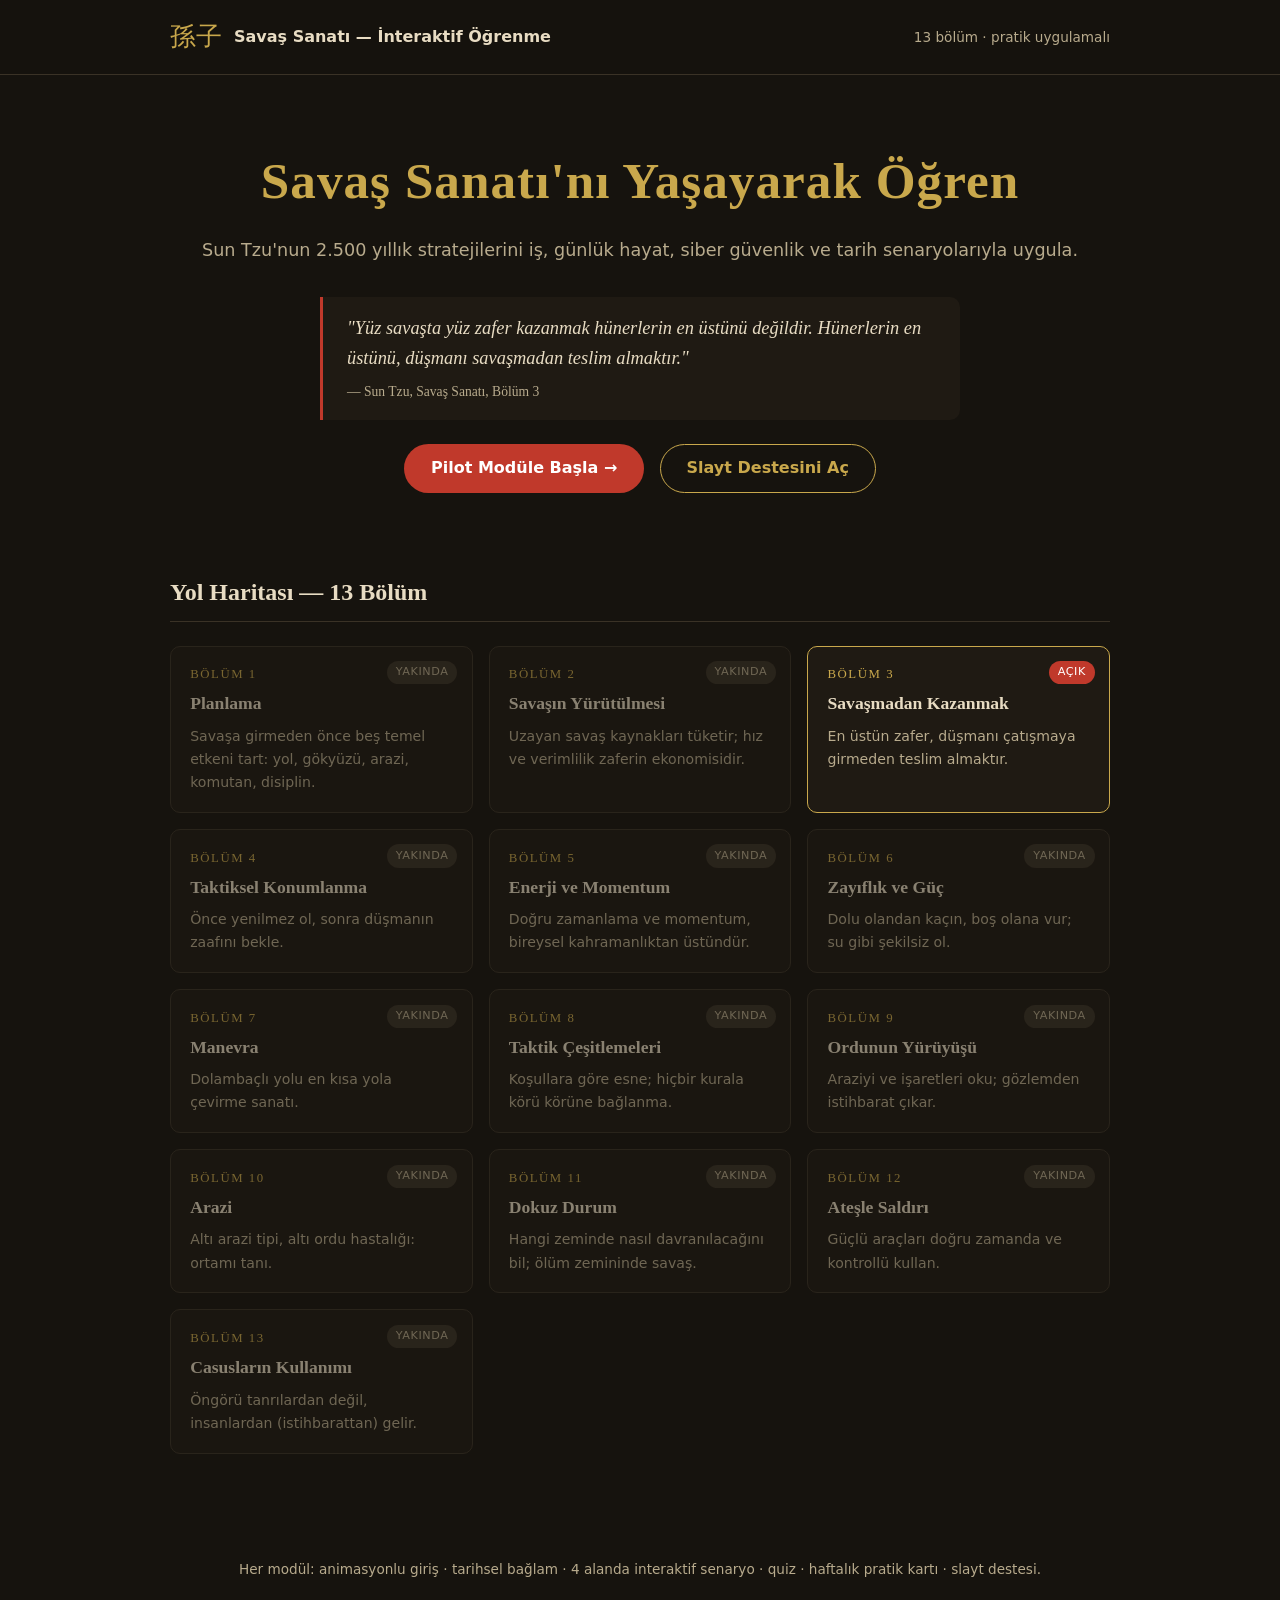
==== index.html @ e1866d69 "Pilot modül: Savaşmadan Kazanmak — interaktif öğrenme platformu Sun Tzu'nun Savaş Sanatı tekniklerin" ====
<!DOCTYPE html>
<html lang="tr">
<head>
  <meta charset="UTF-8" />
  <meta name="viewport" content="width=device-width, initial-scale=1.0" />
  <title>Sun Tzu — Savaş Sanatı | İnteraktif Öğrenme Platformu</title>
  <meta name="description" content="Sun Tzu'nun Savaş Sanatı tekniklerini iş, kişisel gelişim, siber güvenlik ve tarihsel senaryolarla pratik olarak öğren." />
  <link rel="stylesheet" href="assets/css/style.css" />
</head>
<body>
  <header class="site-header">
    <div class="wrap">
      <span class="ideogram">孫子</span>
      <a href="index.html">Savaş Sanatı — İnteraktif Öğrenme</a>
      <span class="sub">13 bölüm · pratik uygulamalı</span>
    </div>
  </header>

  <section class="hero">
    <div class="wrap">
      <h1>Savaş Sanatı'nı Yaşayarak Öğren</h1>
      <p class="tagline">Sun Tzu'nun 2.500 yıllık stratejilerini iş, günlük hayat, siber güvenlik ve tarih senaryolarıyla uygula.</p>
      <blockquote>
        "Yüz savaşta yüz zafer kazanmak hünerlerin en üstünü değildir.
        Hünerlerin en üstünü, düşmanı savaşmadan teslim almaktır."
        <footer>— Sun Tzu, Savaş Sanatı, Bölüm 3</footer>
      </blockquote>
      <div class="cta-row" style="justify-content:center">
        <a class="btn primary" href="modul/03-savasmadan-kazanmak/index.html">Pilot Modüle Başla →</a>
        <a class="btn ghost" href="modul/03-savasmadan-kazanmak/slides.html">Slayt Destesini Aç</a>
      </div>
    </div>
  </section>

  <section class="roadmap">
    <div class="wrap">
      <h2>Yol Haritası — 13 Bölüm</h2>
      <div class="module-grid" id="moduleGrid"></div>
    </div>
  </section>

  <footer class="site-footer">
    <div class="wrap">
      Her modül: animasyonlu giriş · tarihsel bağlam · 4 alanda interaktif senaryo · quiz · haftalık pratik kartı · slayt destesi.
    </div>
  </footer>

  <script>
    const chapters = [
      { n: 1,  title: "Planlama",                desc: "Savaşa girmeden önce beş temel etkeni tart: yol, gökyüzü, arazi, komutan, disiplin." },
      { n: 2,  title: "Savaşın Yürütülmesi",     desc: "Uzayan savaş kaynakları tüketir; hız ve verimlilik zaferin ekonomisidir." },
      { n: 3,  title: "Savaşmadan Kazanmak",     desc: "En üstün zafer, düşmanı çatışmaya girmeden teslim almaktır.", open: true,
        href: "modul/03-savasmadan-kazanmak/index.html" },
      { n: 4,  title: "Taktiksel Konumlanma",    desc: "Önce yenilmez ol, sonra düşmanın zaafını bekle." },
      { n: 5,  title: "Enerji ve Momentum",      desc: "Doğru zamanlama ve momentum, bireysel kahramanlıktan üstündür." },
      { n: 6,  title: "Zayıflık ve Güç",         desc: "Dolu olandan kaçın, boş olana vur; su gibi şekilsiz ol." },
      { n: 7,  title: "Manevra",                 desc: "Dolambaçlı yolu en kısa yola çevirme sanatı." },
      { n: 8,  title: "Taktik Çeşitlemeleri",    desc: "Koşullara göre esne; hiçbir kurala körü körüne bağlanma." },
      { n: 9,  title: "Ordunun Yürüyüşü",        desc: "Araziyi ve işaretleri oku; gözlemden istihbarat çıkar." },
      { n: 10, title: "Arazi",                   desc: "Altı arazi tipi, altı ordu hastalığı: ortamı tanı." },
      { n: 11, title: "Dokuz Durum",             desc: "Hangi zeminde nasıl davranılacağını bil; ölüm zemininde savaş." },
      { n: 12, title: "Ateşle Saldırı",          desc: "Güçlü araçları doğru zamanda ve kontrollü kullan." },
      { n: 13, title: "Casusların Kullanımı",    desc: "Öngörü tanrılardan değil, insanlardan (istihbarattan) gelir." },
    ];

    document.getElementById("moduleGrid").innerHTML = chapters.map(c => c.open
      ? `<div class="module-card active">
           <a href="${c.href}">
             <span class="badge open">AÇIK</span>
             <div class="num">Bölüm ${c.n}</div>
             <h3>${c.title}</h3>
             <p>${c.desc}</p>
           </a>
         </div>`
      : `<div class="module-card locked">
           <span class="badge soon">YAKINDA</span>
           <div class="num">Bölüm ${c.n}</div>
           <h3>${c.title}</h3>
           <p>${c.desc}</p>
         </div>`
    ).join("");
  </script>
</body>
</html>
---- assets/css/style.css ----
/* Sun Tzu — Savaş Sanatı Öğrenme Platformu */

:root {
  --bg: #16130e;
  --bg-soft: #1f1a13;
  --parchment: #e8dcc3;
  --parchment-dim: #b8ab8d;
  --ink: #2a2118;
  --accent: #c0392b;
  --accent-soft: #e74c3c;
  --gold: #c9a84c;
  --line: #3a3226;
  --ok: #5a9e6f;
  --warn: #c98a3d;
  --radius: 10px;
  --font-serif: Georgia, "Times New Roman", serif;
  --font-sans: "Segoe UI", system-ui, -apple-system, sans-serif;
}

* { box-sizing: border-box; margin: 0; padding: 0; }

body {
  background: var(--bg);
  color: var(--parchment);
  font-family: var(--font-sans);
  line-height: 1.65;
  min-height: 100vh;
}

.wrap { max-width: 980px; margin: 0 auto; padding: 0 1.25rem; }

/* ---------- Header ---------- */
.site-header {
  border-bottom: 1px solid var(--line);
  padding: 1rem 0;
  background: rgba(22, 19, 14, 0.92);
  position: sticky;
  top: 0;
  z-index: 10;
  backdrop-filter: blur(6px);
}
.site-header .wrap { display: flex; align-items: center; gap: 0.75rem; }
.site-header .ideogram {
  font-size: 1.6rem;
  color: var(--gold);
  font-family: var(--font-serif);
}
.site-header a { color: var(--parchment); text-decoration: none; font-weight: 600; }
.site-header .sub { color: var(--parchment-dim); font-size: 0.85rem; margin-left: auto; }

/* ---------- Hero ---------- */
.hero { text-align: center; padding: 4rem 1rem 3rem; position: relative; overflow: hidden; }
.hero h1 {
  font-family: var(--font-serif);
  font-size: clamp(2rem, 5vw, 3.2rem);
  color: var(--gold);
  letter-spacing: 0.02em;
}
.hero p.tagline { color: var(--parchment-dim); margin-top: 0.75rem; font-size: 1.1rem; }
.hero blockquote {
  font-family: var(--font-serif);
  font-style: italic;
  font-size: 1.15rem;
  color: var(--parchment);
  max-width: 640px;
  margin: 2rem auto 0;
  padding: 1rem 1.5rem;
  border-left: 3px solid var(--accent);
  background: var(--bg-soft);
  border-radius: 0 var(--radius) var(--radius) 0;
  text-align: left;
}
.hero blockquote footer { font-style: normal; color: var(--parchment-dim); font-size: 0.85rem; margin-top: 0.5rem; }

/* ---------- Module roadmap ---------- */
.roadmap { padding: 2rem 0 4rem; }
.roadmap h2 {
  font-family: var(--font-serif);
  color: var(--parchment);
  margin-bottom: 1.5rem;
  font-size: 1.5rem;
  border-bottom: 1px solid var(--line);
  padding-bottom: 0.5rem;
}
.module-grid {
  display: grid;
  grid-template-columns: repeat(auto-fill, minmax(280px, 1fr));
  gap: 1rem;
}
.module-card {
  background: var(--bg-soft);
  border: 1px solid var(--line);
  border-radius: var(--radius);
  padding: 1.1rem 1.2rem;
  position: relative;
  transition: transform 0.15s ease, border-color 0.15s ease;
}
.module-card .num {
  font-family: var(--font-serif);
  color: var(--gold);
  font-size: 0.8rem;
  letter-spacing: 0.12em;
  text-transform: uppercase;
}
.module-card h3 { font-family: var(--font-serif); font-size: 1.1rem; margin: 0.25rem 0 0.4rem; }
.module-card p { color: var(--parchment-dim); font-size: 0.88rem; }
.module-card.active { border-color: var(--gold); }
.module-card.active:hover { transform: translateY(-3px); }
.module-card.active a { color: inherit; text-decoration: none; display: block; }
.module-card.locked { opacity: 0.55; }
.badge {
  position: absolute;
  top: 0.9rem;
  right: 0.9rem;
  font-size: 0.7rem;
  padding: 0.15rem 0.55rem;
  border-radius: 999px;
  letter-spacing: 0.05em;
}
.badge.open { background: var(--accent); color: #fff; }
.badge.soon { background: var(--line); color: var(--parchment-dim); }

/* ---------- Module page ---------- */
.module-hero {
  position: relative;
  padding: 4.5rem 1rem 3.5rem;
  text-align: center;
  overflow: hidden;
  border-bottom: 1px solid var(--line);
}
.module-hero .chapter-label {
  color: var(--accent-soft);
  letter-spacing: 0.25em;
  text-transform: uppercase;
  font-size: 0.8rem;
}
.module-hero h1 {
  font-family: var(--font-serif);
  font-size: clamp(1.8rem, 4.5vw, 2.8rem);
  color: var(--gold);
  margin-top: 0.5rem;
}
.hero-quote {
  font-family: var(--font-serif);
  font-style: italic;
  font-size: clamp(1.05rem, 2.5vw, 1.35rem);
  max-width: 660px;
  margin: 2rem auto 0;
  min-height: 4.5em;
}
.hero-quote .word { opacity: 0; display: inline-block; animation: wordIn 0.6s ease forwards; }
@keyframes wordIn { from { opacity: 0; transform: translateY(0.5em); } to { opacity: 1; transform: none; } }
.hero-quote-author { color: var(--parchment-dim); font-size: 0.9rem; margin-top: 0.75rem; opacity: 0; animation: wordIn 0.8s ease 3.2s forwards; }

/* animated strategy-map background */
.hero-map { position: absolute; inset: 0; opacity: 0.16; pointer-events: none; }
.hero-map .march { stroke-dasharray: 6 8; animation: march 30s linear infinite; }
@keyframes march { to { stroke-dashoffset: -700; } }
.hero-map .pulse { animation: pulse 3.5s ease-in-out infinite; transform-origin: center; }
@keyframes pulse { 0%, 100% { opacity: 0.5; } 50% { opacity: 1; } }

section.lesson { padding: 2.75rem 0; border-bottom: 1px solid var(--line); }
section.lesson h2 {
  font-family: var(--font-serif);
  color: var(--gold);
  font-size: 1.45rem;
  margin-bottom: 1rem;
}
section.lesson h2 .sec-num { color: var(--accent-soft); margin-right: 0.5rem; }
section.lesson p { margin-bottom: 1rem; color: var(--parchment); }
section.lesson p.dim { color: var(--parchment-dim); }
.original-text {
  font-family: var(--font-serif);
  font-style: italic;
  background: var(--bg-soft);
  border-left: 3px solid var(--gold);
  padding: 1rem 1.25rem;
  border-radius: 0 var(--radius) var(--radius) 0;
  margin: 1.25rem 0;
}

.diagram-box { margin: 1.5rem auto; text-align: center; }
.diagram-box svg { max-width: 100%; height: auto; }
.diagram-caption { color: var(--parchment-dim); font-size: 0.82rem; margin-top: 0.5rem; }

/* ---------- Principle cards (accordion) ---------- */
.principles { display: grid; gap: 0.75rem; margin-top: 1.25rem; }
.principle {
  background: var(--bg-soft);
  border: 1px solid var(--line);
  border-radius: var(--radius);
  overflow: hidden;
}
.principle button {
  width: 100%;
  background: none;
  border: none;
  color: var(--parchment);
  font: inherit;
  font-weight: 600;
  text-align: left;
  padding: 0.9rem 1.1rem;
  cursor: pointer;
  display: flex;
  align-items: center;
  gap: 0.75rem;
}
.principle .rank {
  flex-shrink: 0;
  width: 2rem; height: 2rem;
  border-radius: 50%;
  display: inline-flex;
  align-items: center;
  justify-content: center;
  font-family: var(--font-serif);
  font-size: 0.95rem;
  background: var(--line);
  color: var(--gold);
}
.principle.best .rank { background: var(--gold); color: var(--ink); }
.principle.worst .rank { background: var(--accent); color: #fff; }
.principle .chev { margin-left: auto; transition: transform 0.2s; color: var(--parchment-dim); }
.principle.open .chev { transform: rotate(90deg); }
.principle .body { max-height: 0; overflow: hidden; transition: max-height 0.3s ease; }
.principle.open .body { max-height: 320px; }
.principle .body-inner { padding: 0 1.1rem 1rem 3.85rem; color: var(--parchment-dim); font-size: 0.92rem; }

/* ---------- Scenarios ---------- */
.scenario {
  background: var(--bg-soft);
  border: 1px solid var(--line);
  border-radius: var(--radius);
  padding: 1.4rem;
  margin-top: 1.5rem;
}
.scenario .domain-tag {
  display: inline-block;
  font-size: 0.72rem;
  letter-spacing: 0.1em;
  text-transform: uppercase;
  padding: 0.2rem 0.7rem;
  border-radius: 999px;
  background: var(--line);
  color: var(--gold);
  margin-bottom: 0.7rem;
}
.scenario h3 { font-family: var(--font-serif); margin-bottom: 0.6rem; font-size: 1.15rem; }
.scenario .setup { color: var(--parchment); margin-bottom: 1rem; }
.scenario .choices { display: grid; gap: 0.6rem; }
.scenario .choices button {
  background: var(--bg);
  border: 1px solid var(--line);
  border-radius: var(--radius);
  color: var(--parchment);
  font: inherit;
  text-align: left;
  padding: 0.8rem 1rem;
  cursor: pointer;
  transition: border-color 0.15s;
}
.scenario .choices button:hover:not(:disabled) { border-color: var(--gold); }
.scenario .choices button:disabled { cursor: default; opacity: 0.75; }
.scenario .choices button.picked-best { border-color: var(--ok); background: rgba(90, 158, 111, 0.12); }
.scenario .choices button.picked-mid { border-color: var(--warn); background: rgba(201, 138, 61, 0.12); }
.scenario .choices button.picked-poor { border-color: var(--accent); background: rgba(192, 57, 43, 0.12); }
.scenario .feedback {
  margin-top: 1rem;
  padding: 1rem 1.1rem;
  border-radius: var(--radius);
  font-size: 0.93rem;
  display: none;
}
.scenario .feedback.show { display: block; }
.scenario .feedback.best { background: rgba(90, 158, 111, 0.14); border: 1px solid var(--ok); }
.scenario .feedback.mid { background: rgba(201, 138, 61, 0.14); border: 1px solid var(--warn); }
.scenario .feedback.poor { background: rgba(192, 57, 43, 0.14); border: 1px solid var(--accent); }
.scenario .feedback .verdict { font-weight: 700; display: block; margin-bottom: 0.3rem; }
.scenario .suntzu-note {
  margin-top: 0.7rem;
  font-family: var(--font-serif);
  font-style: italic;
  color: var(--parchment-dim);
  font-size: 0.88rem;
}
.scenario .retry {
  margin-top: 0.8rem;
  background: none;
  border: 1px solid var(--line);
  color: var(--parchment-dim);
  border-radius: 999px;
  padding: 0.3rem 1rem;
  font-size: 0.8rem;
  cursor: pointer;
}
.scenario .retry:hover { color: var(--parchment); border-color: var(--parchment-dim); }

/* ---------- Quiz ---------- */
.quiz-box {
  background: var(--bg-soft);
  border: 1px solid var(--line);
  border-radius: var(--radius);
  padding: 1.5rem;
  margin-top: 1.25rem;
}
.quiz-progress { color: var(--parchment-dim); font-size: 0.82rem; letter-spacing: 0.08em; margin-bottom: 0.8rem; }
.quiz-box h3 { font-family: var(--font-serif); font-size: 1.15rem; margin-bottom: 1rem; }
.quiz-box .choices { display: grid; gap: 0.6rem; }
.quiz-box .choices button {
  background: var(--bg);
  border: 1px solid var(--line);
  border-radius: var(--radius);
  color: var(--parchment);
  font: inherit;
  text-align: left;
  padding: 0.75rem 1rem;
  cursor: pointer;
}
.quiz-box .choices button:hover:not(:disabled) { border-color: var(--gold); }
.quiz-box .choices button:disabled { cursor: default; }
.quiz-box .choices button.correct { border-color: var(--ok); background: rgba(90, 158, 111, 0.15); }
.quiz-box .choices button.wrong { border-color: var(--accent); background: rgba(192, 57, 43, 0.15); }
.quiz-box .explain { margin-top: 1rem; color: var(--parchment-dim); font-size: 0.9rem; display: none; }
.quiz-box .explain.show { display: block; }
.quiz-box .next-btn, .quiz-box .restart-btn {
  margin-top: 1.1rem;
  background: var(--accent);
  color: #fff;
  border: none;
  border-radius: 999px;
  padding: 0.55rem 1.6rem;
  font: inherit;
  font-weight: 600;
  cursor: pointer;
  display: none;
}
.quiz-box .next-btn.show, .quiz-box .restart-btn.show { display: inline-block; }
.quiz-result { text-align: center; padding: 1rem 0; }
.quiz-result .score { font-family: var(--font-serif); font-size: 2.6rem; color: var(--gold); }
.quiz-result p { color: var(--parchment-dim); margin-top: 0.5rem; }

/* ---------- Practice checklist ---------- */
.practice-list { display: grid; gap: 0.7rem; margin-top: 1.25rem; }
.practice-item {
  display: flex;
  gap: 0.85rem;
  align-items: flex-start;
  background: var(--bg-soft);
  border: 1px solid var(--line);
  border-radius: var(--radius);
  padding: 0.95rem 1.1rem;
  cursor: pointer;
}
.practice-item input { margin-top: 0.3rem; accent-color: var(--accent); width: 1.05rem; height: 1.05rem; }
.practice-item.done { opacity: 0.6; }
.practice-item.done .txt { text-decoration: line-through; }
.practice-item .txt strong { display: block; }
.practice-item .txt span { color: var(--parchment-dim); font-size: 0.88rem; }

/* ---------- CTA / footer ---------- */
.cta-row { display: flex; gap: 1rem; flex-wrap: wrap; margin-top: 1.5rem; }
.btn {
  display: inline-block;
  padding: 0.65rem 1.6rem;
  border-radius: 999px;
  text-decoration: none;
  font-weight: 600;
  border: 1px solid transparent;
}
.btn.primary { background: var(--accent); color: #fff; }
.btn.primary:hover { background: var(--accent-soft); }
.btn.ghost { border-color: var(--gold); color: var(--gold); }
.btn.ghost:hover { background: rgba(201, 168, 76, 0.1); }

.site-footer {
  padding: 2.5rem 0 3rem;
  text-align: center;
  color: var(--parchment-dim);
  font-size: 0.85rem;
}
.site-footer a { color: var(--gold); }

@media (max-width: 600px) {
  .principle .body-inner { padding-left: 1.1rem; }
}
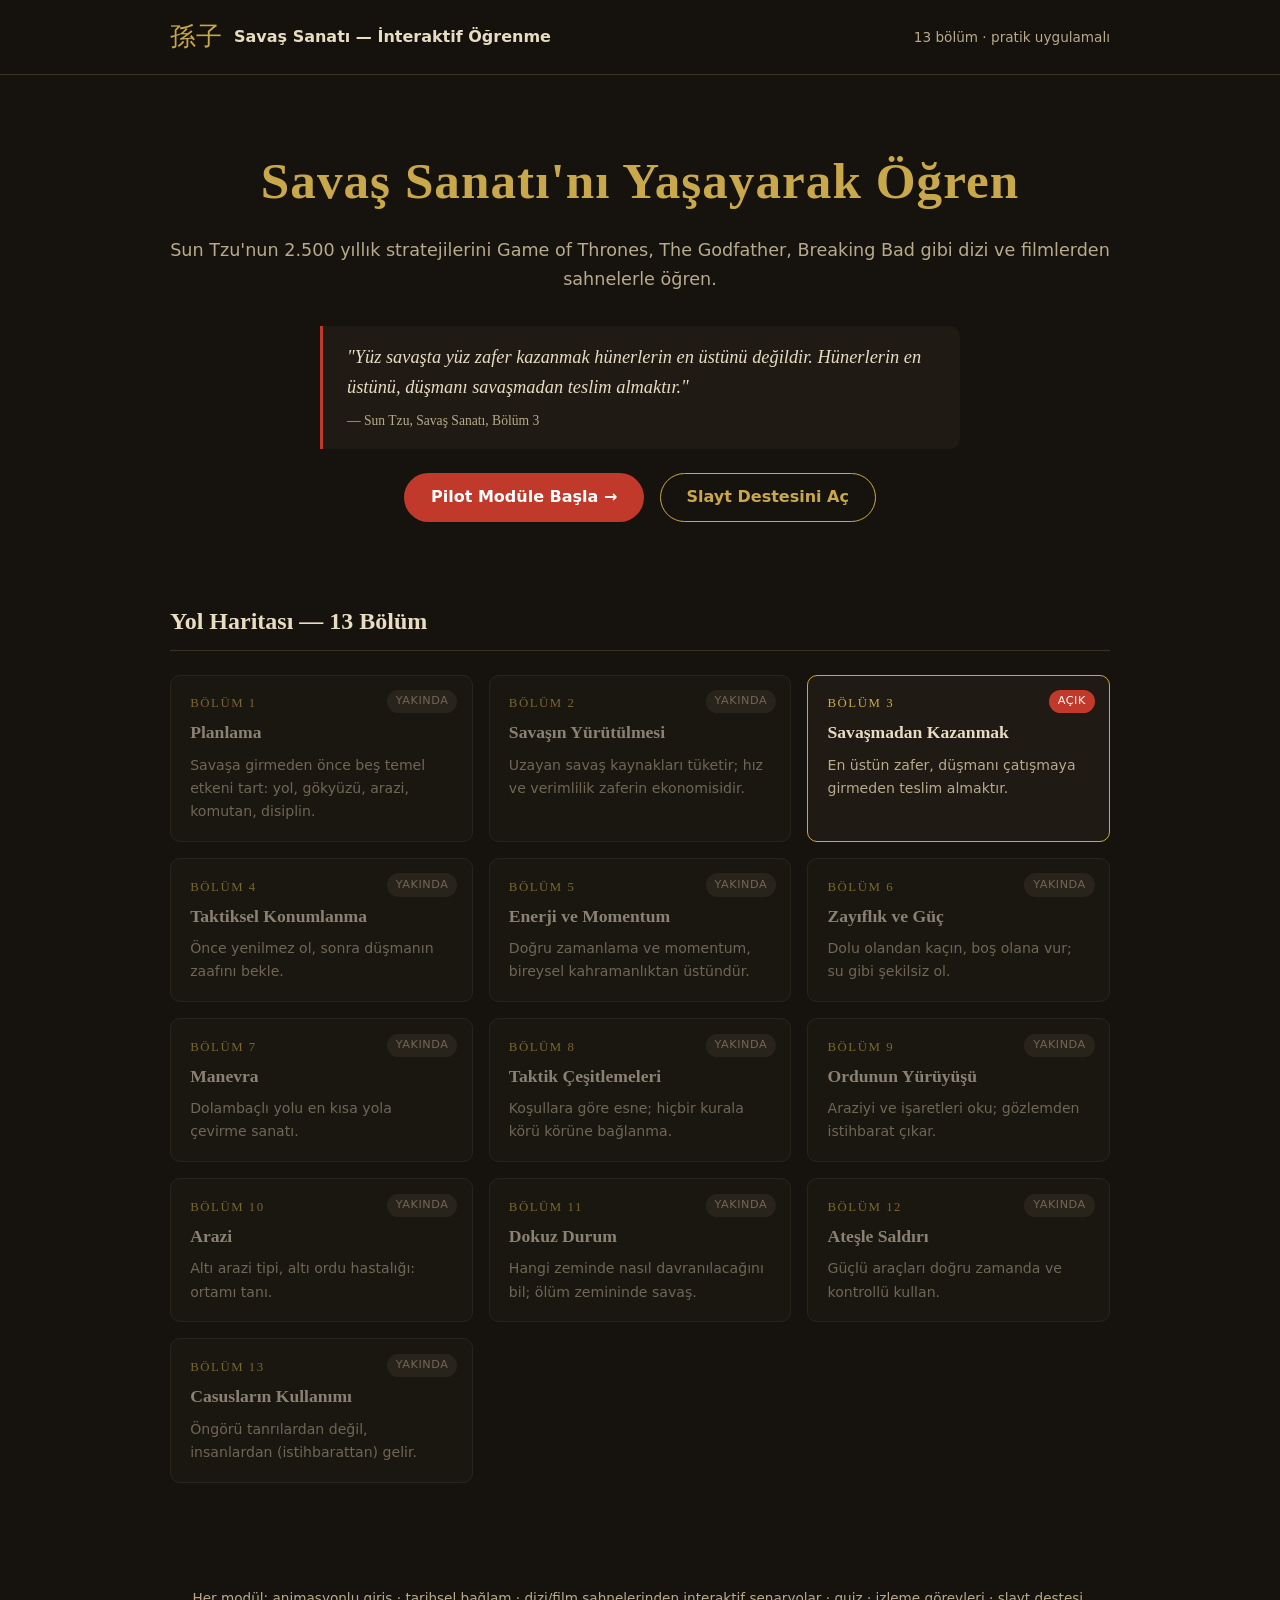
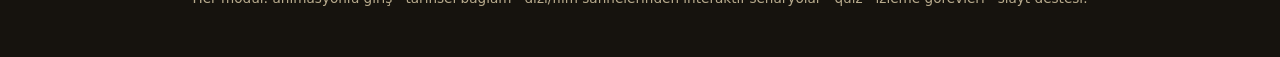
==== commit f8066fb7: "Senaryoları dizi/film örnekleriyle yeniden yaz İş, kişisel gelişim ve siber güvenlik uygulamaları ye" ====
--- a/index.html
+++ b/index.html
@@ -4,7 +4,7 @@
   <meta charset="UTF-8" />
   <meta name="viewport" content="width=device-width, initial-scale=1.0" />
   <title>Sun Tzu — Savaş Sanatı | İnteraktif Öğrenme Platformu</title>
-  <meta name="description" content="Sun Tzu'nun Savaş Sanatı tekniklerini iş, kişisel gelişim, siber güvenlik ve tarihsel senaryolarla pratik olarak öğren." />
+  <meta name="description" content="Sun Tzu'nun Savaş Sanatı tekniklerini Game of Thrones, The Godfather, Breaking Bad gibi dizi ve filmlerden sahnelerle pratik olarak öğren." />
   <link rel="stylesheet" href="assets/css/style.css" />
 </head>
 <body>
@@ -19,7 +19,7 @@
   <section class="hero">
     <div class="wrap">
       <h1>Savaş Sanatı'nı Yaşayarak Öğren</h1>
-      <p class="tagline">Sun Tzu'nun 2.500 yıllık stratejilerini iş, günlük hayat, siber güvenlik ve tarih senaryolarıyla uygula.</p>
+      <p class="tagline">Sun Tzu'nun 2.500 yıllık stratejilerini Game of Thrones, The Godfather, Breaking Bad gibi dizi ve filmlerden sahnelerle öğren.</p>
       <blockquote>
         "Yüz savaşta yüz zafer kazanmak hünerlerin en üstünü değildir.
         Hünerlerin en üstünü, düşmanı savaşmadan teslim almaktır."
@@ -41,7 +41,7 @@
 
   <footer class="site-footer">
     <div class="wrap">
-      Her modül: animasyonlu giriş · tarihsel bağlam · 4 alanda interaktif senaryo · quiz · haftalık pratik kartı · slayt destesi.
+      Her modül: animasyonlu giriş · tarihsel bağlam · dizi/film sahnelerinden interaktif senaryolar · quiz · izleme görevleri · slayt destesi.
     </div>
   </footer>
 
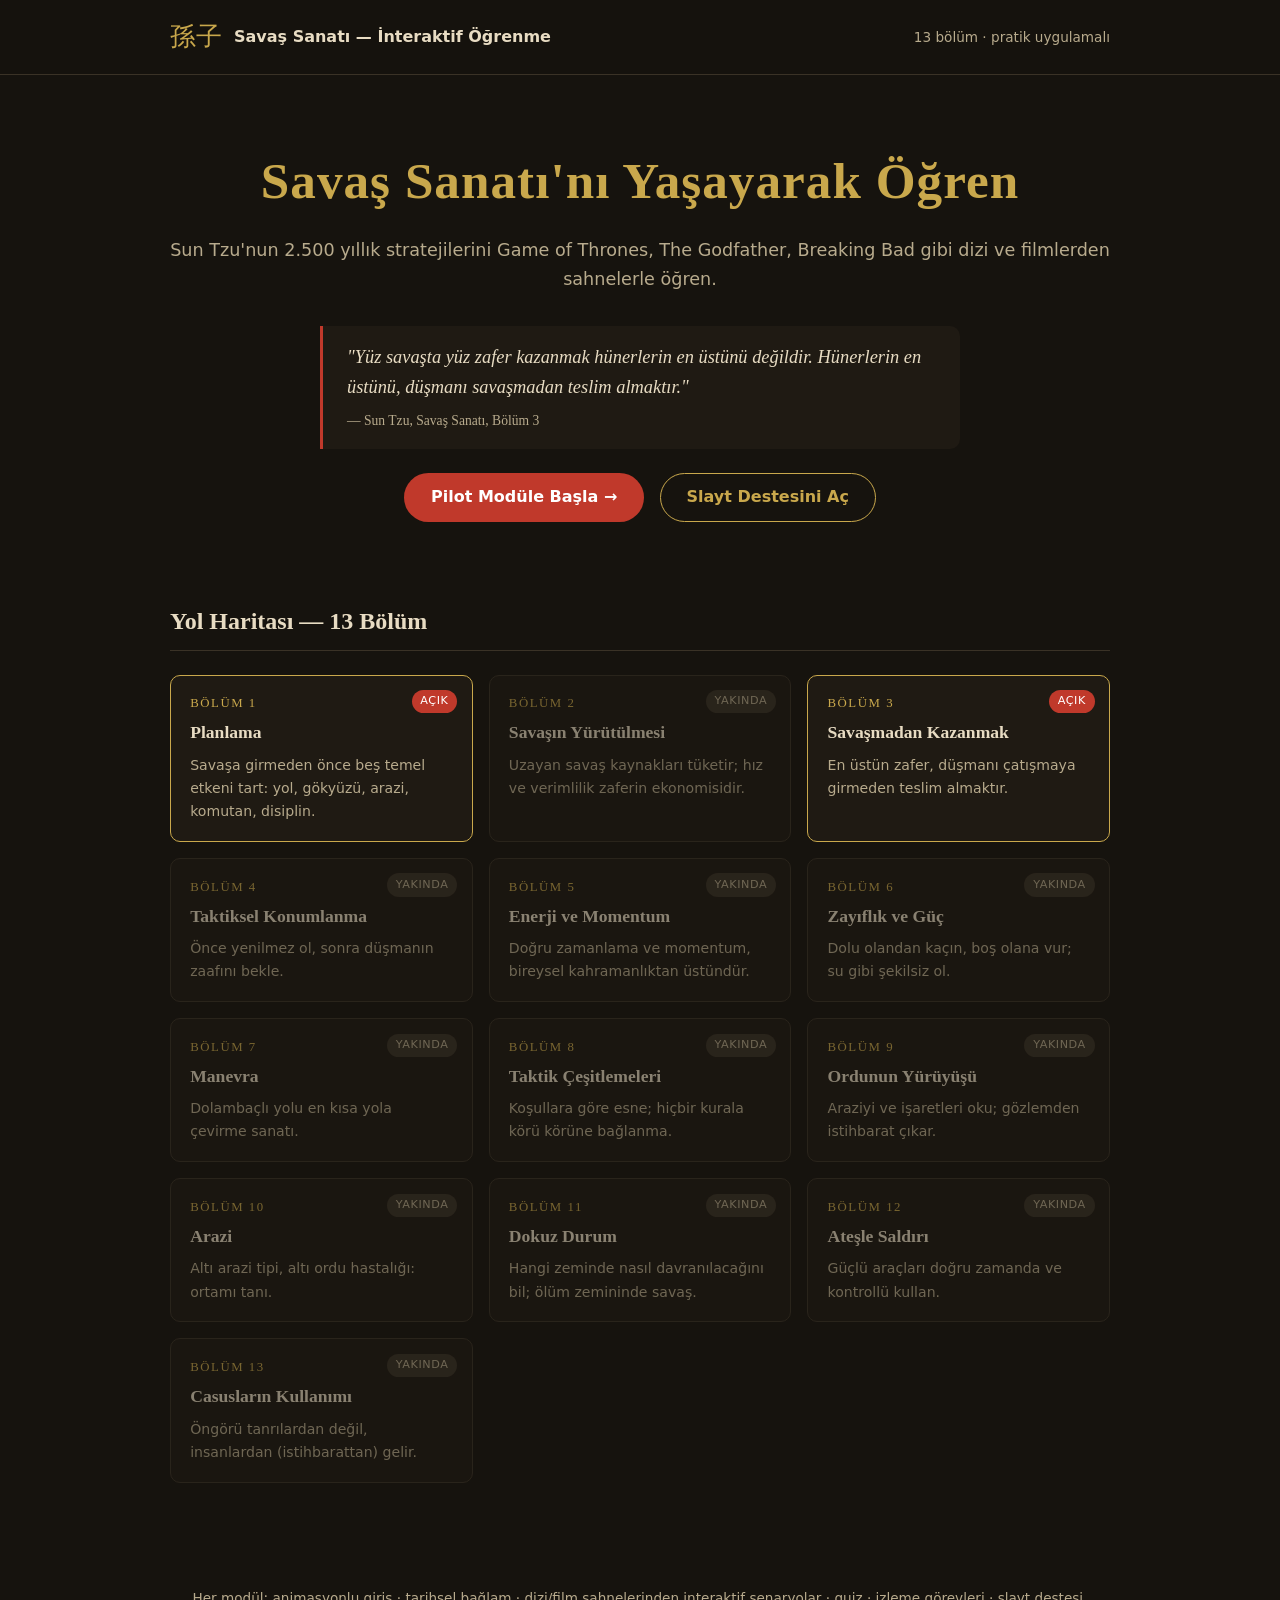
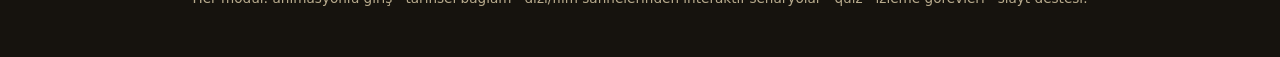
==== commit acb319a1: "Bölüm 1: Planlama modülü Beş temel etken (Yol, Gökyüzü, Arazi, Komutan, Yöntem) ve tapınak hesabı, d" ====
--- a/index.html
+++ b/index.html
@@ -47,7 +47,8 @@
 
   <script>
     const chapters = [
-      { n: 1,  title: "Planlama",                desc: "Savaşa girmeden önce beş temel etkeni tart: yol, gökyüzü, arazi, komutan, disiplin." },
+      { n: 1,  title: "Planlama",                desc: "Savaşa girmeden önce beş temel etkeni tart: yol, gökyüzü, arazi, komutan, disiplin.", open: true,
+        href: "modul/01-planlama/index.html" },
       { n: 2,  title: "Savaşın Yürütülmesi",     desc: "Uzayan savaş kaynakları tüketir; hız ve verimlilik zaferin ekonomisidir." },
       { n: 3,  title: "Savaşmadan Kazanmak",     desc: "En üstün zafer, düşmanı çatışmaya girmeden teslim almaktır.", open: true,
         href: "modul/03-savasmadan-kazanmak/index.html" },
